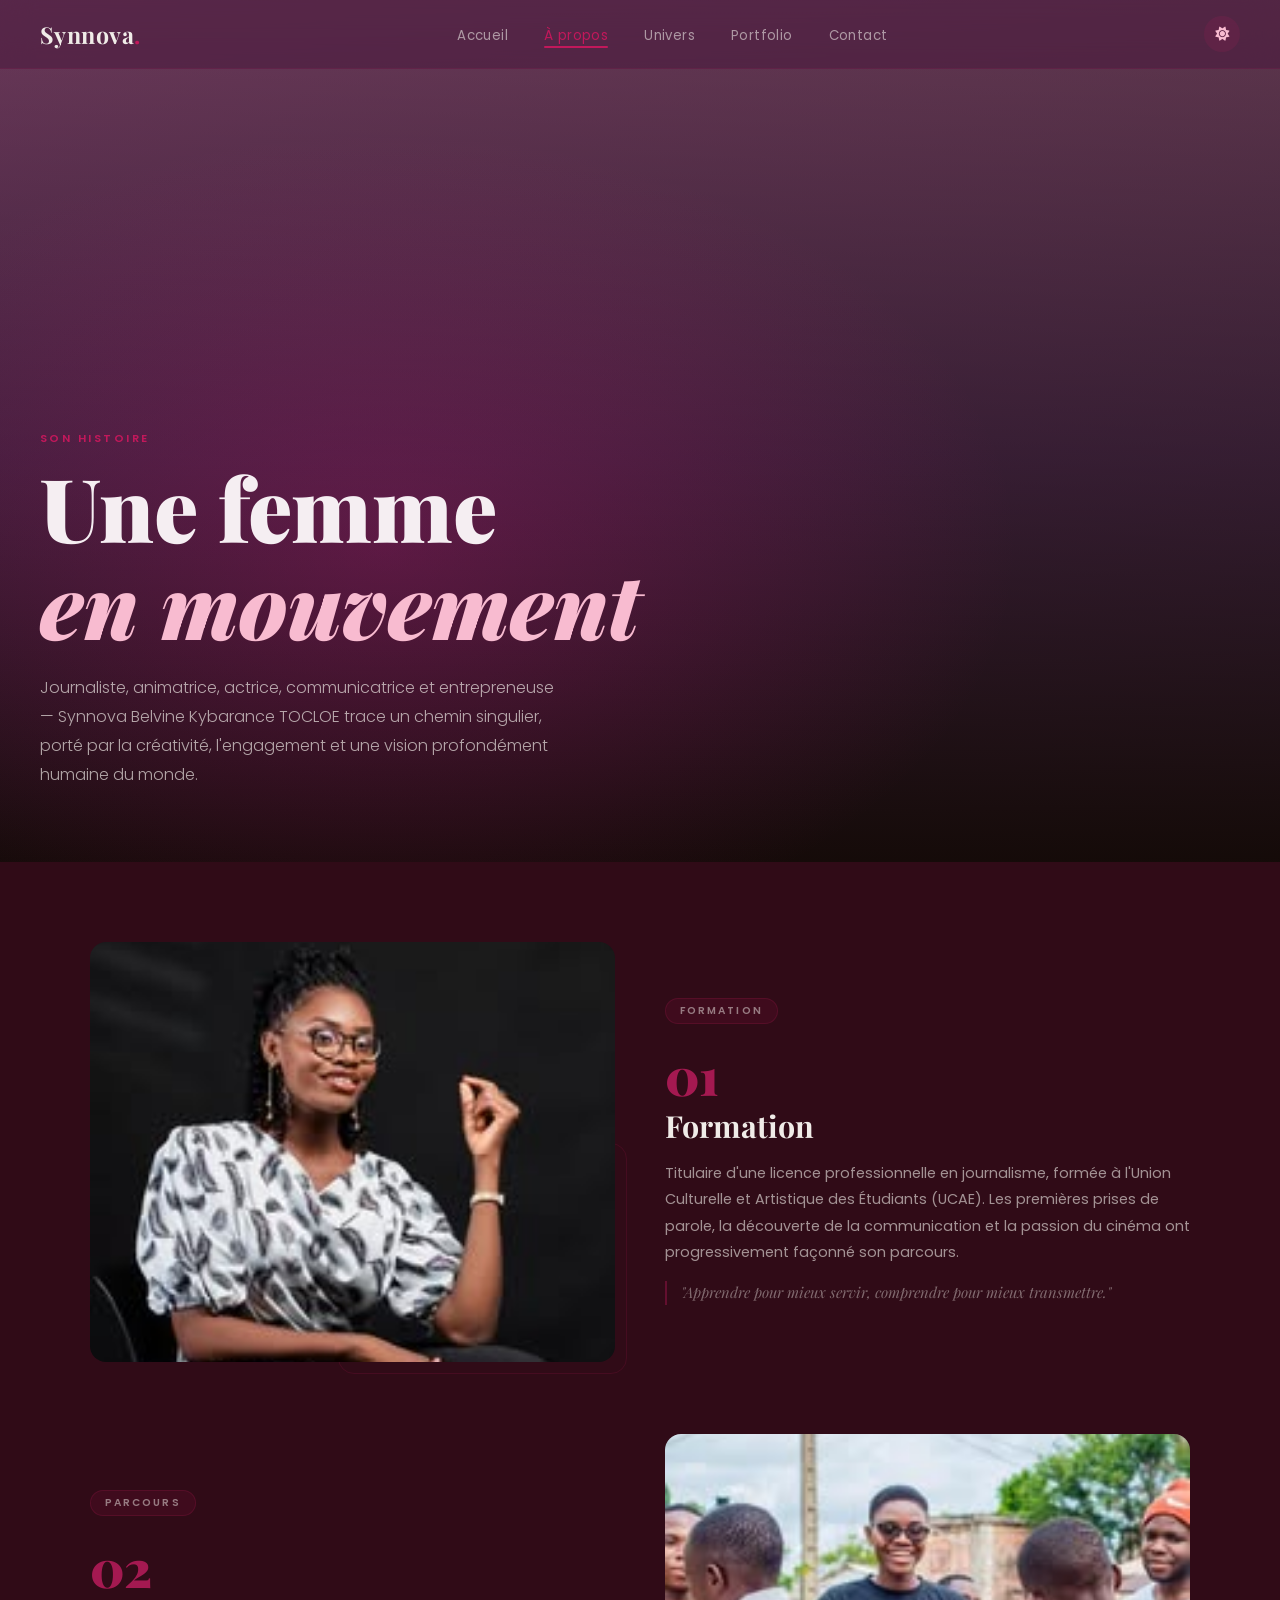
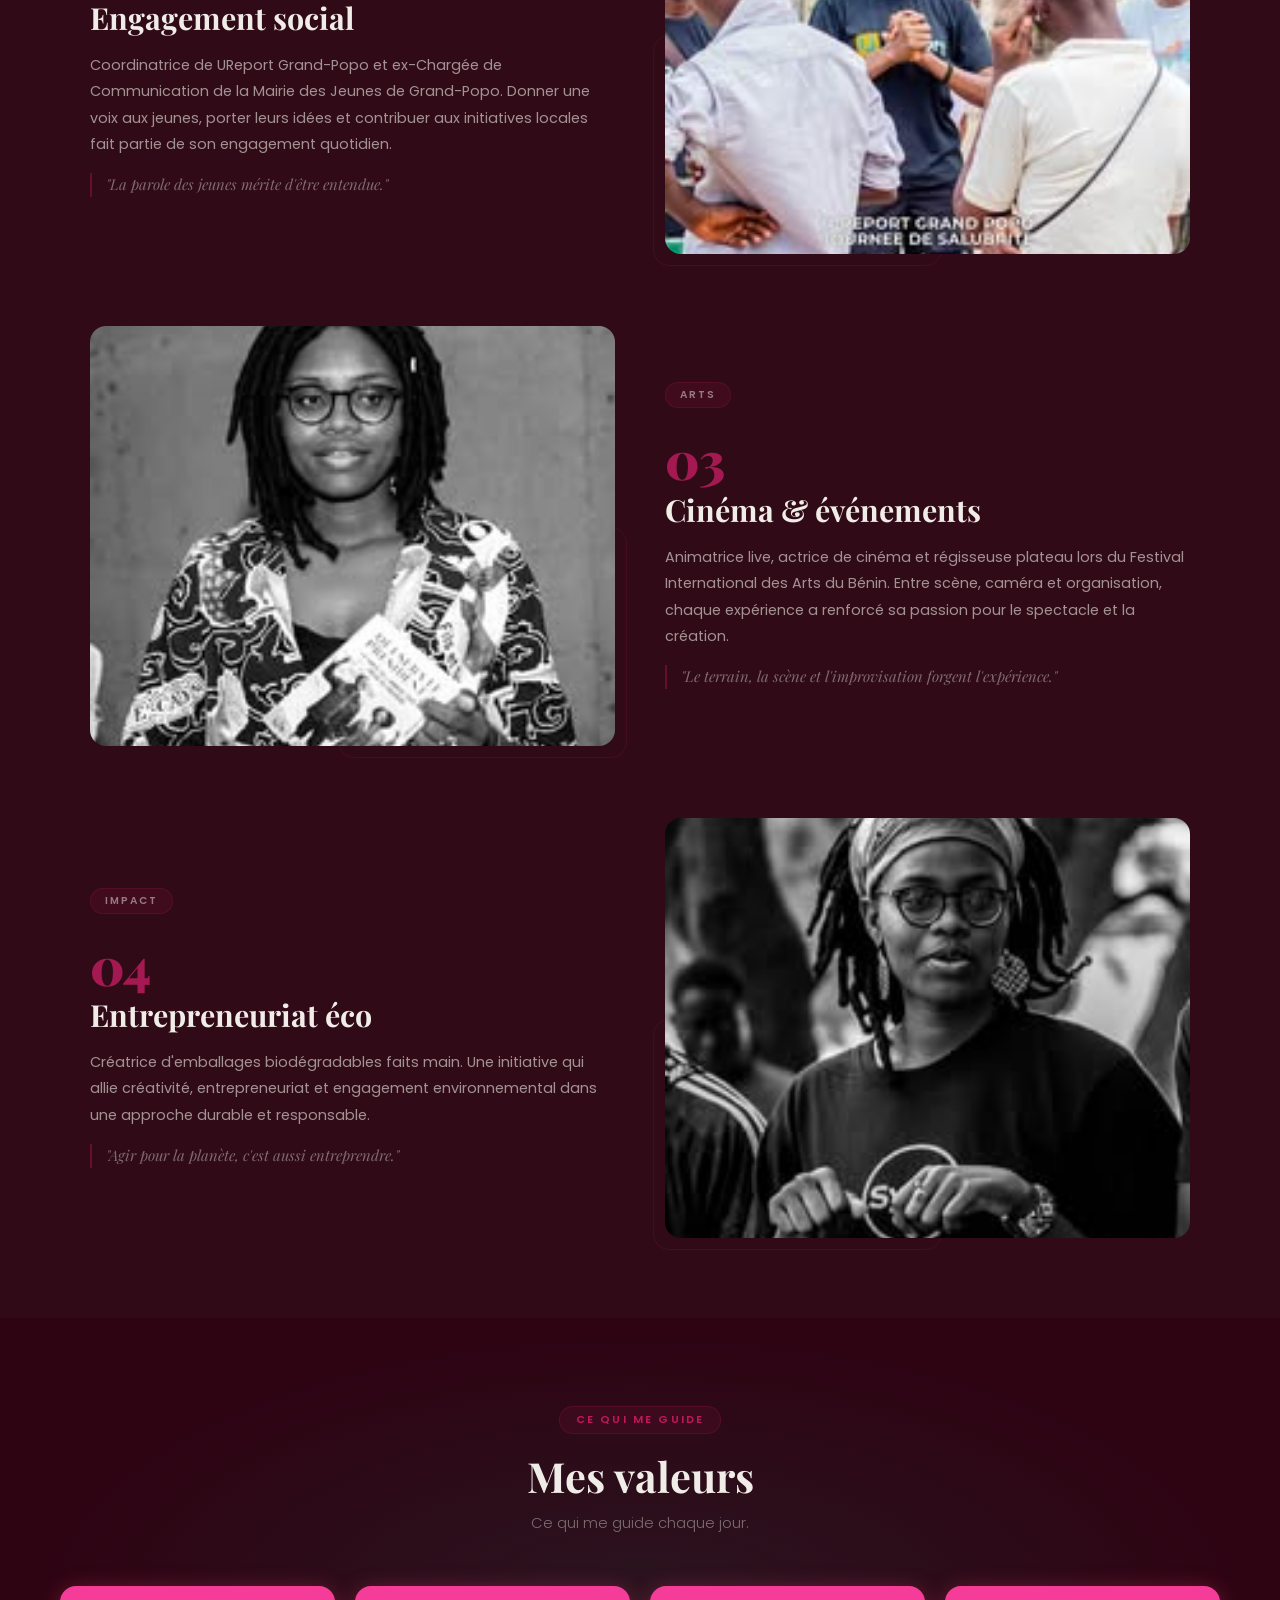
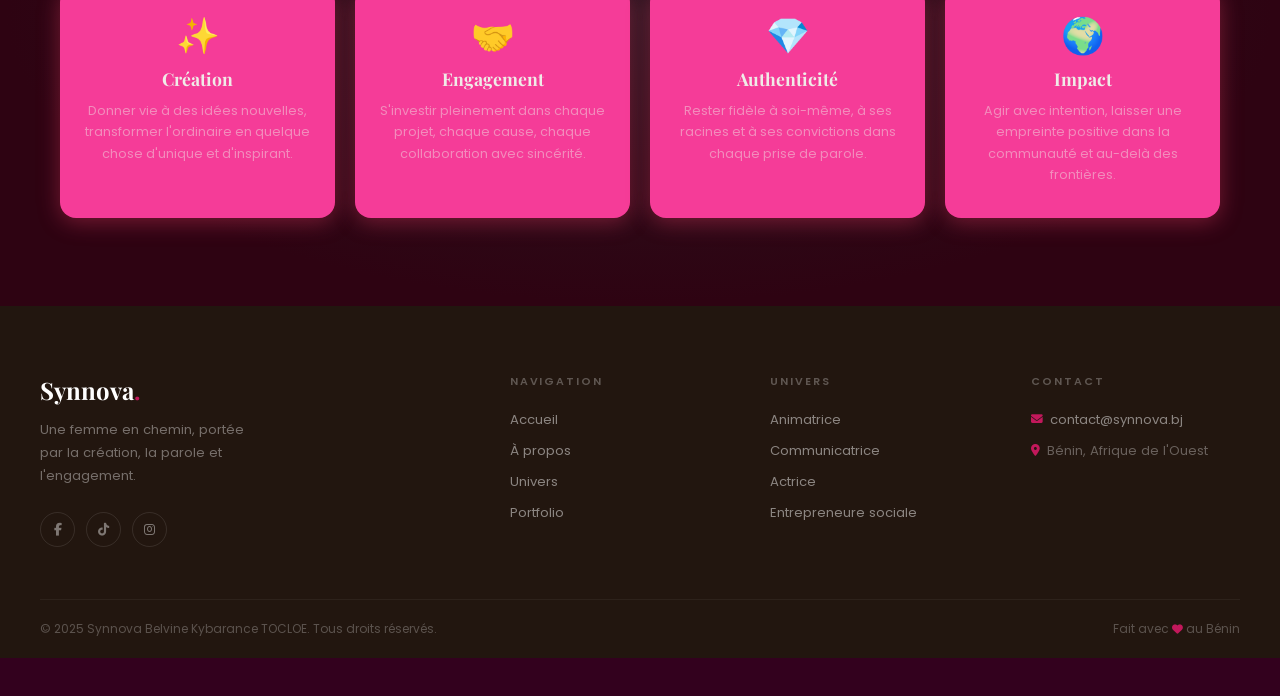
==== apropos.html @ 0d92423d "dépôt site synnova" ====
<!DOCTYPE html>
<html lang="fr" data-theme="dark">
<head>
  <meta charset="UTF-8" />
  <meta name="viewport" content="width=device-width, initial-scale=1.0" />
  <meta name="description" content="À propos de Synnova Belvine Kybarance TOCLOE — Son parcours, ses valeurs, son histoire." />
  <title>À propos — Synnova TOCLOE</title>

  <!-- Google Fonts -->
  <link rel="preconnect" href="https://fonts.googleapis.com" />
  <link rel="preconnect" href="https://fonts.gstatic.com" crossorigin />
  <link href="https://fonts.googleapis.com/css2?family=Playfair+Display:ital,wght@0,400;0,700;0,900;1,400;1,700&family=Poppins:wght@300;400;500;600&display=swap" rel="stylesheet" />

  <!-- Font Awesome -->
  <link rel="stylesheet" href="https://cdnjs.cloudflare.com/ajax/libs/font-awesome/6.5.0/css/all.min.css" />

  <!-- CSS de cette page uniquement -->
  <link rel="stylesheet" href="css/apropos.css" />
</head>
<body>

  <!-- NAVBAR (identique à l'accueil) -->
  <nav class="navbar" id="navbar">
    <div class="navbar-interieur">
      <a href="index.html" class="navbar-logo">Synnova<span>.</span></a>

      <ul class="navbar-liens">
        <li><a href="index.html" class="lien-nav">Accueil</a></li>
        <li><a href="apropos.html" class="lien-nav actif">À propos</a></li>
        <li><a href="univers.html" class="lien-nav">Univers</a></li>
        <li><a href="portfolio.html" class="lien-nav">Portfolio</a></li>
        <li><a href="contact.html" class="lien-nav">Contact</a></li>
      </ul>

      <div class="navbar-actions">
        <button class="bouton-theme" id="boutonTheme" aria-label="Changer de thème">
          <i class="fa-solid fa-sun" id="iconeTheme"></i>
        </button>
        <button class="hamburger" id="hamburger" aria-label="Menu">
          <span></span><span></span><span></span>
        </button>
      </div>
    </div>

    <div class="menu-mobile" id="menuMobile">
      <ul>
        <li><a href="index.html" class="lien-mobile">Accueil</a></li>
        <li><a href="apropos.html" class="lien-mobile">À propos</a></li>
        <li><a href="univers.html" class="lien-mobile">Univers</a></li>
        <li><a href="portfolio.html" class="lien-mobile">Portfolio</a></li>
        <li><a href="contact.html" class="lien-mobile">Contact</a></li>
      </ul>
    </div>
  </nav>

  <!-- HERO NARRATIF -->
  <section class="hero-apropos">
    <div class="hero-image-fond">
      <img src="images/photo-apropos.jpg" alt="Synnova — portrait" />
      <div class="hero-voile"></div>
    </div>
    <div class="hero-texte reveal">
      <span class="etiquette">Son histoire</span>
      <h1 class="hero-titre">Une femme<br /><em>en mouvement</em></h1>
      <p class="hero-intro">
        Journaliste, animatrice, actrice, communicatrice et entrepreneuse — Synnova Belvine Kybarance TOCLOE trace un chemin singulier, porté par la créativité, l'engagement et une vision profondément humaine du monde.
      </p>
    </div>
  </section>

  <!-- STORYTELLING EN ZIGZAG -->
  <section class="section-story">

    <!-- BLOC 1 — image gauche / texte droite -->
    <div class="story-bloc reveal">
      <div class="story-image">
        <img src="img/syy.jpg" alt="Formation" />
        <div class="story-image-decor"></div>
      </div>
      <div class="story-texte">
        <div class="story-entete">
          <div class="story-entete-badge"><span class="story-entete-label">Formation</span></div>
        </div>
        <span class="story-numero">01</span>
        <h2 class="story-titre">Formation</h2>
        <p class="story-corps">
          Titulaire d'une licence professionnelle en journalisme, formée à l'Union Culturelle et Artistique des Étudiants (UCAE). Les premières prises de parole, la découverte de la communication et la passion du cinéma ont progressivement façonné son parcours.
        </p>
        <blockquote class="story-citation">
          "Apprendre pour mieux servir, comprendre pour mieux transmettre."
        </blockquote>
      </div>
    </div>

    <!-- BLOC 2 — texte gauche / image droite -->
    <div class="story-bloc story-inverse reveal">
      <div class="story-image">
        <img src="img/syu.jpg" alt="Engagement social" />
        <div class="story-image-decor"></div>
      </div>
      <div class="story-texte">
        <div class="story-entete">
          <div class="story-entete-badge"><span class="story-entete-label">Parcours</span></div>
        </div>
        <span class="story-numero">02</span>
        <h2 class="story-titre">Engagement social</h2>
        <p class="story-corps">
          Coordinatrice de UReport Grand-Popo et ex-Chargée de Communication de la Mairie des Jeunes de Grand-Popo. Donner une voix aux jeunes, porter leurs idées et contribuer aux initiatives locales fait partie de son engagement quotidien.
        </p>
        <blockquote class="story-citation">
          "La parole des jeunes mérite d'être entendue."
        </blockquote>
      </div>
    </div>

    <!-- BLOC 3 — image gauche / texte droite -->
    <div class="story-bloc reveal">
      <div class="story-image">
        <img src="img/xvx.jpg" alt="Cinéma et événements" />
        <div class="story-image-decor"></div>
      </div>
      <div class="story-texte">
        <div class="story-entete">
          <div class="story-entete-badge"><span class="story-entete-label">Arts</span></div>
        </div>
        <span class="story-numero">03</span>
        <h2 class="story-titre">Cinéma & événements</h2>
        <p class="story-corps">
          Animatrice live, actrice de cinéma et régisseuse plateau lors du Festival International des Arts du Bénin. Entre scène, caméra et organisation, chaque expérience a renforcé sa passion pour le spectacle et la création.
        </p>
        <blockquote class="story-citation">
          "Le terrain, la scène et l'improvisation forgent l'expérience."
        </blockquote>
      </div>
    </div>

    <!-- BLOC 4 — texte gauche / image droite -->
    <div class="story-bloc story-inverse reveal">
      <div class="story-image">
        <img src="img/synnova-p.jpg" alt="Entrepreneuriat éco" />
        <div class="story-image-decor"></div>
      </div>
      <div class="story-texte">
        <div class="story-entete">
          <div class="story-entete-badge"><span class="story-entete-label">Impact</span></div>
        </div>
        <span class="story-numero">04</span>
        <h2 class="story-titre">Entrepreneuriat éco</h2>
        <p class="story-corps">
          Créatrice d'emballages biodégradables faits main. Une initiative qui allie créativité, entrepreneuriat et engagement environnemental dans une approche durable et responsable.
        </p>
        <blockquote class="story-citation">
          "Agir pour la planète, c'est aussi entreprendre."
        </blockquote>
      </div>
    </div>

  </section>

  <!-- VALEURS -->
  <section class="section-valeurs">
    <div class="valeurs-entete reveal">
      <div class="valeurs-entete-badge">
        <span class="valeurs-entete-label">Ce qui me guide</span>
      </div>
      <h2 class="valeurs-titre">Mes valeurs</h2>
      <p class="valeurs-sous-titre">Ce qui me guide chaque jour.</p>
    </div>

    <div class="valeurs-grille">

      <div class="valeur-carte reveal">
        <div class="valeur-icone">✨</div>
        <h3 class="valeur-nom">Création</h3>
        <p class="valeur-texte">Donner vie à des idées nouvelles, transformer l'ordinaire en quelque chose d'unique et d'inspirant.</p>
      </div>

      <div class="valeur-carte reveal">
        <div class="valeur-icone">🤝</div>
        <h3 class="valeur-nom">Engagement</h3>
        <p class="valeur-texte">S'investir pleinement dans chaque projet, chaque cause, chaque collaboration avec sincérité.</p>
      </div>

      <div class="valeur-carte reveal">
        <div class="valeur-icone">💎</div>
        <h3 class="valeur-nom">Authenticité</h3>
        <p class="valeur-texte">Rester fidèle à soi-même, à ses racines et à ses convictions dans chaque prise de parole.</p>
      </div>

      <div class="valeur-carte reveal">
        <div class="valeur-icone">🌍</div>
        <h3 class="valeur-nom">Impact</h3>
        <p class="valeur-texte">Agir avec intention, laisser une empreinte positive dans la communauté et au-delà des frontières.</p>
      </div>

    </div>
  </section>

  <!-- FOOTER (identique à l'accueil) -->
  <footer class="footer-principal">
    <div class="footer-interieur">

      <div class="footer-col footer-col-marque">
        <a href="index.html" class="footer-logo">Synnova<span>.</span></a>
        <p class="footer-slogan">Une femme en chemin, portée par la création, la parole et l'engagement.</p>
        <div class="footer-reseaux">
          <a href="https://facebook.com/synnovalumiere" target="_blank" rel="noopener" aria-label="Facebook"><i class="fa-brands fa-facebook-f"></i></a>
          <a href="https://tiktok.com/@_synnova" target="_blank" rel="noopener" aria-label="TikTok"><i class="fa-brands fa-tiktok"></i></a>
          <a href="https://instagram.com/_synnova" target="_blank" rel="noopener" aria-label="Instagram"><i class="fa-brands fa-instagram"></i></a>
        </div>
      </div>

      <div class="footer-col">
        <h4 class="footer-titre-col">Navigation</h4>
        <ul class="footer-liste">
          <li><a href="index.html">Accueil</a></li>
          <li><a href="apropos.html">À propos</a></li>
          <li><a href="univers.html">Univers</a></li>
          <li><a href="portfolio.html">Portfolio</a></li>
        </ul>
      </div>

      <div class="footer-col">
        <h4 class="footer-titre-col">Univers</h4>
        <ul class="footer-liste">
          <li><a href="univers.html">Animatrice</a></li>
          <li><a href="univers.html">Communicatrice</a></li>
          <li><a href="univers.html">Actrice</a></li>
          <li><a href="univers.html">Entrepreneure sociale</a></li>
        </ul>
      </div>

      <div class="footer-col">
        <h4 class="footer-titre-col">Contact</h4>
        <ul class="footer-liste">
          <li><a href="mailto:contact@synnova.bj"><i class="fa-solid fa-envelope"></i> contact@synnova.bj</a></li>
          <li><span class="footer-lieu"><i class="fa-solid fa-location-dot"></i> Bénin, Afrique de l'Ouest</span></li>
        </ul>
      </div>

    </div>
    <div class="footer-bas">
      <p>&copy; 2025 Synnova Belvine Kybarance TOCLOE. Tous droits réservés.</p>
      <p>Fait avec <i class="fa-solid fa-heart"></i> au Bénin</p>
    </div>
  </footer>

  <script src="js/script.js"></script>
</body>
</html>
---- css/apropos.css ----
/* ════════════════════════════════════════════════
   SYNNOVA — apropos.css
   Page : À propos
   Thème par défaut : sombre chaud (brun/bordeaux)
   Thème clair : rose doux + blanc cassé
════════════════════════════════════════════════ */


/* ── 1. RESET & BASE ──────────────────────────── */

*, *::before, *::after { box-sizing: border-box; margin: 0; padding: 0; }
html { scroll-behavior: smooth; font-size: 16px; }

body {
  font-family: 'Poppins', sans-serif;
  background-color: #33011e;
  color: #f0ece8;
  overflow-x: hidden;
  transition: background-color 0.5s ease, color 0.5s ease;
}

a { text-decoration: none; color: inherit; }
ul { list-style: none; }
img { width: 100%; height: 100%; object-fit: cover; display: block; }


/* ── 2. THÈME CLAIR ───────────────────────────── */

[data-theme="light"] body { background-color: #FAFAFA; color: #2a2a2a; }

[data-theme="light"] .navbar { background-color: rgba(245, 91, 181, 0.78); border-bottom-color: rgba(194,24,91,0.07); }
[data-theme="light"] .navbar-logo { color: #1a1a1a; }
[data-theme="light"] .lien-nav { color: rgba(26,26,26,0.6); }
[data-theme="light"] .lien-nav:hover,
[data-theme="light"] .lien-nav.actif { color: #C2185B; }
[data-theme="light"] .bouton-theme { background-color: rgba(194,24,91,0.07); color: #C2185B; }
[data-theme="light"] .hamburger span { background-color: #1a1a1a; }
[data-theme="light"] .menu-mobile { background-color: #FAFAFA; border-top-color: rgba(194,24,91,0.07); }
[data-theme="light"] .lien-mobile { color: #1a1a1a; }

[data-theme="light"] .section-story { background-color: #FAFAFA; }
[data-theme="light"] .story-entete-badge { background-color: rgba(194,24,91,0.06); border-color: rgba(194,24,91,0.14); }
[data-theme="light"] .story-entete-label { color: rgba(26,26,26,0.5); }
[data-theme="light"] .story-titre { color: #1a1a1a; }
[data-theme="light"] .story-corps { color: rgba(26,26,26,0.65); }
[data-theme="light"] .story-citation { color: rgba(26,26,26,0.48); border-left-color: rgba(194,24,91,0.3); }
[data-theme="light"] .story-numero { color: rgba(194,24,91,0.15); }
[data-theme="light"] .story-image-decor { border-color: rgba(194,24,91,0.12); }
[data-theme="light"] .story-image img { background: linear-gradient(135deg, #fce4ec, #f8bbd0); }

[data-theme="light"] .section-valeurs { background: radial-gradient(ellipse at center, #fff0f4 0%, #fafafa 70%); }
[data-theme="light"] .valeurs-entete-badge { background-color: rgba(194,24,91,0.06); border-color: rgba(194,24,91,0.14); }
[data-theme="light"] .valeurs-entete-label { color: rgba(26,26,26,0.5); }
[data-theme="light"] .valeurs-titre { color: #1a1a1a; }
[data-theme="light"] .valeurs-sous-titre { color: rgba(26,26,26,0.52); }
[data-theme="light"] .valeur-carte { background-color: #ffabdfdc; box-shadow: 0 2px 18px rgba(93, 21, 102, 0.05); }
[data-theme="light"] .valeur-nom { color: #1a1a1a; }
[data-theme="light"] .valeur-texte { color: rgba(26,26,26,0.55); }

/* Footer reste sombre dans les deux modes */
[data-theme="light"] .footer-principal { background-color: #1a1a1a; }
[data-theme="light"] .footer-logo { color: #fff; }
[data-theme="light"] .footer-slogan { color: rgba(255,255,255,0.38); }
[data-theme="light"] .footer-titre-col { color: rgba(255,255,255,0.28); }
[data-theme="light"] .footer-liste a { color: rgba(255,255,255,0.48); }
[data-theme="light"] .footer-liste a:hover { color: #F8BBD0; }
[data-theme="light"] .footer-lieu { color: rgba(255,255,255,0.3); }
[data-theme="light"] .footer-bas { color: rgba(255,255,255,0.26); border-top-color: rgba(255,255,255,0.06); }
[data-theme="light"] .footer-interieur { border-bottom-color: rgba(255,255,255,0.06); }


/* ── 3. REVEALS ───────────────────────────────── */

.reveal {
  opacity: 0;
  transform: translateY(28px);
  transition: opacity 0.9s cubic-bezier(0.25, 0.46, 0.45, 0.94),
  transform 0.9s cubic-bezier(0.25, 0.46, 0.45, 0.94);
}
.reveal.visible { opacity: 1; transform: translateY(0); }

/* Cascade valeurs */
.valeur-carte:nth-child(1) { transition-delay: 0s; }
.valeur-carte:nth-child(2) { transition-delay: 0.1s; }
.valeur-carte:nth-child(3) { transition-delay: 0.2s; }
.valeur-carte:nth-child(4) { transition-delay: 0.3s; }


/* ── 4. COMPOSANTS COMMUNS ────────────────────── */

.etiquette {
  display: inline-block;
  font-size: 0.7rem;
  font-weight: 600;
  letter-spacing: 0.22em;
  text-transform: uppercase;
  color: #C2185B;
  margin-bottom: 12px;
}

/* Badge premium centré pour titres de section */
.entete-badge-wrap {
  display: flex;
  flex-direction: column;
  align-items: center;
  text-align: center;
  margin-bottom: 52px;
}

.entete-badge {
  display: inline-flex;
  align-items: center;
  gap: 8px;
  padding: 6px 18px;
  background-color: rgba(194, 24, 91, 0.1);
  border: 1px solid rgba(194, 24, 91, 0.2);
  border-radius: 50px;
  margin-bottom: 16px;
}

.entete-badge .etiquette {
  margin-bottom: 0;
}

.entete-titre {
  font-family: 'Playfair Display', serif;
  font-size: clamp(1.8rem, 3.5vw, 2.6rem);
  font-weight: 700;
  color: #f0ece8;
  line-height: 1.2;
  margin-bottom: 12px;
  transition: color 0.5s ease;
}
.entete-titre em { font-style: italic; color: #C2185B; }

.entete-sous-titre {
  font-size: 0.92rem;
  font-weight: 300;
  color: rgba(240,236,232,0.42);
  line-height: 1.7;
  max-width: 460px;
  transition: color 0.5s ease;
}

/* Thème clair — badge entête */
[data-theme="light"] .entete-badge { background-color: rgba(194,24,91,0.06); border-color: rgba(194,24,91,0.14); }
[data-theme="light"] .entete-titre { color: #1a1a1a; }
[data-theme="light"] .entete-sous-titre { color: rgba(26,26,26,0.52); }


/* ── 5. NAVBAR ────────────────────────────────── */

.navbar {
  position: fixed;
  top: 0; left: 0; right: 0;
  z-index: 1000;
  background-color: rgba(73, 25, 61, 0.56);
  border-bottom: 1px solid rgba(194, 24, 91, 0.12);
  backdrop-filter: blur(16px);
  -webkit-backdrop-filter: blur(16px);
  transition: box-shadow 0.3s ease, background-color 0.5s ease;
}
.navbar.defilée { box-shadow: 0 2px 20px rgba(0,0,0,0.25); }

.navbar-interieur {
  max-width: 1280px;
  margin: 0 auto;
  padding: 0 40px;
  height: 68px;
  display: flex;
  align-items: center;
  justify-content: space-between;
}

.navbar-logo {
  font-family: 'Playfair Display', serif;
  font-size: 1.45rem;
  font-weight: 700;
  color: #f0ece8;
  letter-spacing: 0.02em;
  transition: color 0.3s ease;
}
.navbar-logo span { color: #C2185B; }

.navbar-liens { display: flex; align-items: center; gap: 36px; }

.lien-nav {
  font-size: 0.83rem;
  font-weight: 400;
  color: rgba(240,236,232,0.58);
  letter-spacing: 0.03em;
  position: relative;
  transition: color 0.3s ease;
}
.lien-nav::after {
  content: '';
  position: absolute;
  bottom: -3px; left: 0;
  width: 0; height: 1.5px;
  background-color: #C2185B;
  border-radius: 2px;
  transition: width 0.3s ease;
}
.lien-nav:hover, .lien-nav.actif { color: #C2185B; }
.lien-nav:hover::after, .lien-nav.actif::after { width: 100%; }

.navbar-actions { display: flex; align-items: center; gap: 12px; }

.bouton-theme {
  width: 36px; height: 36px;
  border-radius: 50%;
  border: none;
  background-color: rgba(194,24,91,0.12);
  color: #F8BBD0;
  font-size: 0.88rem;
  cursor: pointer;
  display: flex; align-items: center; justify-content: center;
  transition: background-color 0.3s ease, transform 0.4s ease;
}
.bouton-theme:hover { transform: rotate(20deg); }

.hamburger {
  display: none;
  flex-direction: column;
  gap: 5px;
  background: none; border: none;
  cursor: pointer; padding: 4px;
}
.hamburger span {
  display: block;
  width: 24px; height: 1.5px;
  background-color: #f0ece8;
  border-radius: 2px;
  transition: transform 0.3s ease, opacity 0.3s ease;
}
.hamburger.ouvert span:nth-child(1) { transform: translateY(6.5px) rotate(45deg); }
.hamburger.ouvert span:nth-child(2) { opacity: 0; }
.hamburger.ouvert span:nth-child(3) { transform: translateY(-6.5px) rotate(-45deg); }

.menu-mobile {
  display: none;
  padding: 20px 40px 28px;
  background-color: #1e1410;
  border-top: 1px solid rgba(194,24,91,0.1);
}
.menu-mobile.ouvert { display: block; }
.menu-mobile ul { display: flex; flex-direction: column; gap: 18px; }
.lien-mobile {
  font-family: 'Playfair Display', serif;
  font-size: 1.35rem;
  font-weight: 700;
  color: #f0ece8;
  transition: color 0.3s ease;
}
.lien-mobile:hover { color: #C2185B; }


/* ── 6. HERO NARRATIF ─────────────────────────── */

.hero-apropos {
  position: relative;
  height: 100vh;
  min-height: 580px;
  display: flex;
  align-items: flex-end;
  overflow: hidden;
  margin-top: -3%;
}

.hero-image-fond {
  position: absolute;
  inset: 0;
}

.hero-image-fond img {
  width: 100%;
  height: 100%;
  object-fit: cover;
  object-position: center top;
  background: linear-gradient(135deg, #3d1a2e, #1e1410);
}

/* Voile sombre + glow rose très subtil */
.hero-voile {
  position: absolute;
  inset: 0;
  background:
  radial-gradient(ellipse at 30% 65%, rgba(194, 24, 123, 0.295) 0%, transparent 50%),
  linear-gradient(to top, rgba(20,10,8,0.94) 0%, rgba(72, 38, 80, 0.473) 45%, rgba(196, 117, 172, 0.37) 100%);
}

.hero-texte {
  position: relative;
  z-index: 2;
  max-width: 1280px;
  margin: 0 auto;
  width: 100%;
  padding: 0 40px 72px;
}

.hero-titre {
  font-family: 'Playfair Display', serif;
  font-size: clamp(2.8rem, 7vw, 5.5rem);
  font-weight: 900;
  color: #f5eef2;
  line-height: 1.1;
  margin-bottom: 22px;
}
.hero-titre em { font-style: italic; color: #F8BBD0; }

.hero-intro {
  font-size: clamp(0.88rem, 1.3vw, 1rem);
  font-weight: 300;
  color: rgba(240,236,232,0.68);
  line-height: 1.8;
  max-width: 520px;
}


/* ── 7. STORYTELLING ZIGZAG ───────────────────── */

.section-story {
  background-color: #300b17;
  padding: 80px 40px;
  transition: background-color 0.5s ease;
}

/* Entête de chaque bloc story — badge centré */
.story-entete {
  display: flex;
  flex-direction: column;
  align-items: flex-start;
  margin-bottom: 0;
}

.story-entete-badge {
  display: inline-flex;
  align-items: center;
  padding: 4px 14px;
  background-color: rgba(194, 24, 91, 0.1);
  border: 1px solid rgba(194, 24, 91, 0.18);
  border-radius: 50px;
  margin-bottom: 10px;
  transition: background-color 0.5s ease, border-color 0.5s ease;
}

.story-entete-label {
  font-size: 0.65rem;
  font-weight: 600;
  letter-spacing: 0.2em;
  text-transform: uppercase;
  color: rgba(240,236,232,0.5);
  transition: color 0.5s ease;
}

/* Bloc = grille 2 colonnes, plus compacte */
.story-bloc {
  display: grid;
  grid-template-columns: 1fr 1fr;
  gap: 50px;
  align-items: center;
  max-width: 1100px;
  margin: 0 auto 72px;
}
.story-bloc:last-child { margin-bottom: 0; }

/* Zigzag : image à droite sur les blocs inverses */
.story-inverse .story-image { order: 2; }
.story-inverse .story-texte { order: 1; }

/* Image — taille réduite et ratio plus équilibré */
.story-image { position: relative; }

.story-image img {
  width: 100%;
  aspect-ratio: 5 / 4;
  object-fit: cover;
  border-radius: 16px;
  display: block;
  background: linear-gradient(135deg, #3d1a2e 0%, #2a1018 100%);
}

.story-image-decor {
  position: absolute;
  bottom: -12px;
  right: -12px;
  width: 55%;
  height: 55%;
  border: 1.5px solid rgba(194, 24, 91, 0.15);
  border-radius: 16px;
  z-index: -1;
  transition: border-color 0.5s ease;
}
.story-inverse .story-image-decor { right: auto; left: -12px; }

/* Texte */
.story-texte {
  display: flex;
  flex-direction: column;
  gap: 16px;
}

.story-numero {
  font-family: 'Playfair Display', serif;
  font-size: 3.2rem;
  font-weight: 900;
  color: rgba(207, 31, 102, 0.733);
  line-height: 1;
  letter-spacing: -0.02em;
}

.story-titre {
  font-family: 'Playfair Display', serif;
  font-size: clamp(1.4rem, 2.4vw, 1.9rem);
  font-weight: 700;
  color: #f0ece8;
  line-height: 1.2;
  margin-top: -10px;
  transition: color 0.5s ease;
}

.story-corps {
  font-size: 0.9rem;
  line-height: 1.82;
  color: rgba(240,236,232,0.6);
  transition: color 0.5s ease;
}

.story-citation {
  font-family: 'Playfair Display', serif;
  font-style: italic;
  font-size: 0.93rem;
  color: rgba(240,236,232,0.42);
  border-left: 2px solid rgba(194, 24, 91, 0.35);
  padding-left: 14px;
  line-height: 1.6;
  transition: color 0.5s ease, border-left-color 0.5s ease;
}


/* ── 8. SECTION VALEURS ───────────────────────── */

.section-valeurs {
  padding: 88px 40px;
  background: radial-gradient(ellipse at center, #2a1520 0.1%, #2e0312 70%);
  transition: background 0.5s ease;
}

/* Entête valeurs — badge centré */
.valeurs-entete {
  display: flex;
  flex-direction: column;
  align-items: center;
  text-align: center;
  margin-bottom: 52px;
}

.valeurs-entete-badge {
  display: inline-flex;
  align-items: center;
  padding: 5px 16px;
  background-color: rgba(194, 24, 91, 0.1);
  border: 1px solid rgba(194, 24, 91, 0.2);
  border-radius: 50px;
  margin-bottom: 14px;
  transition: background-color 0.5s ease, border-color 0.5s ease;
}

.valeurs-entete-label {
  font-size: 0.68rem;
  font-weight: 600;
  letter-spacing: 0.2em;
  text-transform: uppercase;
  color: #C2185B;
}

.valeurs-titre {
  font-family: 'Playfair Display', serif;
  font-size: clamp(1.8rem, 3.5vw, 2.6rem);
  font-weight: 700;
  color: #f0ece8;
  margin-bottom: 10px;
  transition: color 0.5s ease;
}

.valeurs-sous-titre {
  font-size: 0.92rem;
  font-weight: 300;
  color: rgba(240,236,232,0.42);
  transition: color 0.5s ease;
}

.valeurs-grille {
  display: grid;
  grid-template-columns: repeat(4, 1fr);
  gap: 20px;
  max-width: 1160px;
  margin: 0 auto;
}

.valeur-carte {
  background-color: #f53c98;
  border-radius: 16px;
  padding: 32px 24px;
  text-align: center;
  box-shadow: 0 4px 22px rgba(219, 55, 96, 0.432);
  transition: transform 0.4s cubic-bezier(0.25, 0.46, 0.45, 0.94),
  box-shadow 0.4s ease,
  background-color 0.5s ease;
  cursor: default;
}
.valeur-carte:hover {
  transform: translateY(-6px);
  box-shadow: 0 14px 38px rgba(194, 24, 91, 0.15);
}

.valeur-icone { font-size: 2.2rem; margin-bottom: 14px; line-height: 1; }

.valeur-nom {
  font-family: 'Playfair Display', serif;
  font-size: 1.1rem;
  font-weight: 700;
  color: #f0ece8;
  margin-bottom: 10px;
  transition: color 0.5s ease;
}

.valeur-texte {
  font-size: 0.8rem;
  line-height: 1.68;
  color: rgba(240,236,232,0.46);
  transition: color 0.5s ease;
}


/* ── 9. FOOTER ────────────────────────────────── */

.footer-principal {
  background-color: #22160f;
  color: #fff;
  padding: 68px 40px 0;
  transition: background-color 0.5s ease;
}

.footer-interieur {
  max-width: 1280px;
  margin: 0 auto;
  display: grid;
  grid-template-columns: 2fr 1fr 1fr 1fr;
  gap: 52px;
  padding-bottom: 52px;
  border-bottom: 1px solid rgba(255,255,255,0.05);
}

.footer-logo {
  font-family: 'Playfair Display', serif;
  font-size: 1.5rem;
  font-weight: 700;
  color: #fff;
  display: block;
  margin-bottom: 13px;
}
.footer-logo span { color: #C2185B; }

.footer-slogan { font-size: 0.82rem; line-height: 1.75; color: rgba(255,255,255,0.38); margin-bottom: 24px; max-width: 230px; }

.footer-reseaux { display: flex; gap: 11px; }
.footer-reseaux a {
  width: 35px; height: 35px;
  border: 1px solid rgba(255,255,255,0.1);
  border-radius: 50%;
  display: flex; align-items: center; justify-content: center;
  color: rgba(255,255,255,0.42);
  font-size: 0.8rem;
  transition: border-color 0.3s ease, background-color 0.3s ease, color 0.3s ease;
}
.footer-reseaux a:hover { border-color: #C2185B; background-color: #C2185B; color: #fff; }

.footer-titre-col { font-size: 0.68rem; font-weight: 600; letter-spacing: 0.18em; text-transform: uppercase; color: rgba(255,255,255,0.28); margin-bottom: 20px; }

.footer-liste { display: flex; flex-direction: column; gap: 11px; }
.footer-liste a { font-size: 0.82rem; color: rgba(255,255,255,0.48); display: flex; align-items: center; gap: 7px; transition: color 0.3s ease; }
.footer-liste a:hover { color: #F8BBD0; }
.footer-liste i { font-size: 0.73rem; color: #C2185B; }
.footer-lieu { font-size: 0.82rem; color: rgba(255,255,255,0.32); display: flex; align-items: center; gap: 7px; }

.footer-bas {
  max-width: 1280px; margin: 0 auto;
  padding: 20px 0;
  display: flex; align-items: center; justify-content: space-between;
  font-size: 0.75rem;
  color: rgba(255,255,255,0.26);
}
.footer-bas i { color: #C2185B; font-size: 0.68rem; }


/* ════════════════════════════════════════════════
   RESPONSIVE
════════════════════════════════════════════════ */

/* Tablette — 1024px */
@media (max-width: 1024px) {
  .navbar-interieur { padding: 0 28px; }
  .hero-texte { padding: 0 28px 56px; }

  .section-story { padding: 64px 28px; }
  .story-bloc { grid-template-columns: 1fr; gap: 28px; margin-bottom: 56px; }
  .story-inverse .story-image { order: 0; }
  .story-inverse .story-texte { order: 1; }
  .story-image-decor { display: none; }
  .story-image img { aspect-ratio: 16 / 9; }

  .valeurs-grille { grid-template-columns: repeat(2, 1fr); }
  .section-valeurs { padding: 72px 28px; }
  .footer-interieur { grid-template-columns: 1fr 1fr; gap: 36px; }
}

/* Mobile — 768px */
@media (max-width: 768px) {
  .navbar-liens { display: none; }
  .hamburger { display: flex; }
  .navbar-interieur { padding: 0 20px; height: 60px; }

  .hero-apropos { height: 85vh; min-height: 500px; }
  .hero-titre { font-size: clamp(2rem, 9vw, 3rem); }
  .hero-texte { padding: 0 20px 40px; }

  .section-story { padding: 48px 20px; }
  .story-bloc { margin-bottom: 44px; gap: 20px; }
  .story-numero { font-size: 2.6rem; }
  .story-titre { font-size: clamp(1.25rem, 5vw, 1.6rem); }
  .story-corps { font-size: 0.86rem; }
  .story-image img { aspect-ratio: 4 / 3; }

  .section-valeurs { padding: 52px 20px; }
  .valeurs-grille { grid-template-columns: repeat(2, 1fr); gap: 13px; }
  .valeur-carte { padding: 24px 18px; }
  .valeur-icone { font-size: 1.9rem; }

  .footer-interieur { grid-template-columns: 1fr; gap: 28px; }
  .footer-bas { flex-direction: column; gap: 6px; text-align: center; }
  .footer-principal { padding: 52px 20px 0; }
  .menu-mobile { padding: 20px; }
}

/* Très petit — 375px */
@media (max-width: 375px) {
  .valeurs-grille { grid-template-columns: 1fr; }
  .hero-titre { font-size: 1.9rem; }
  .story-image img { aspect-ratio: 1 / 1; }
}
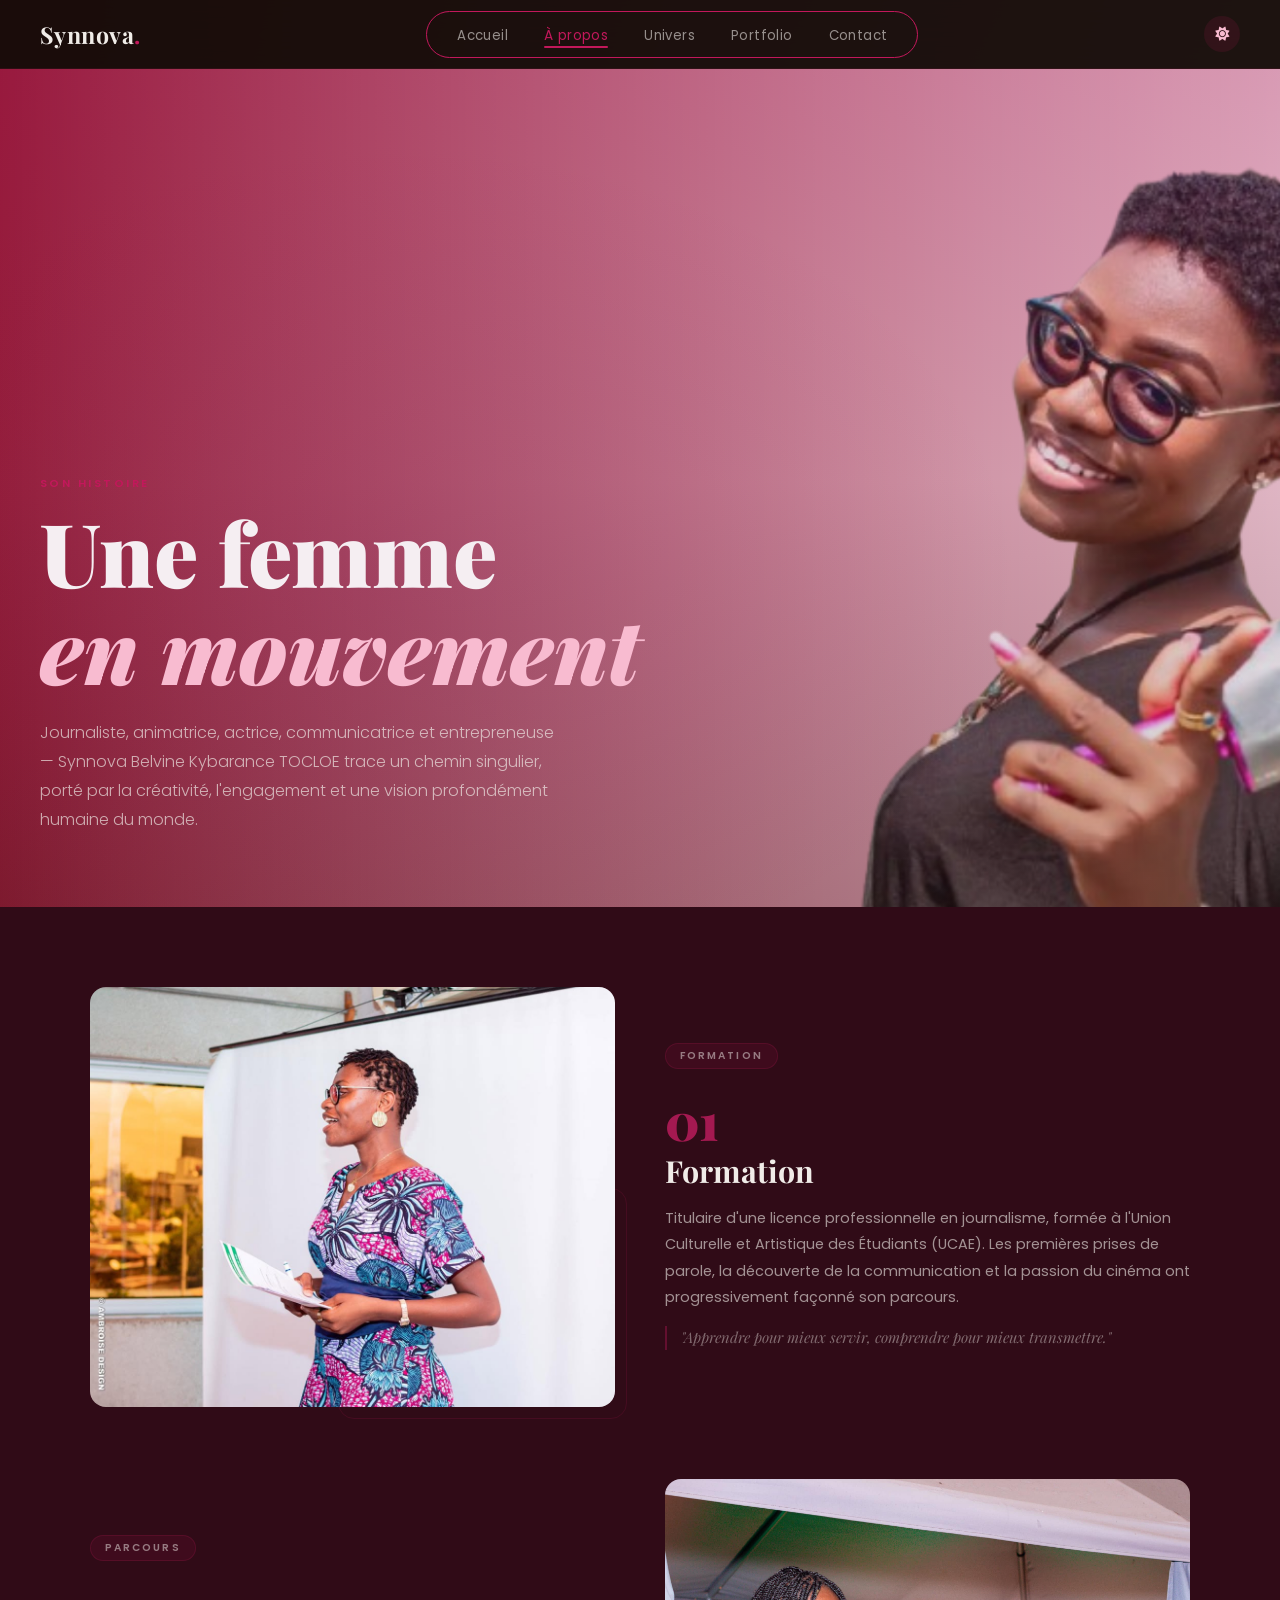
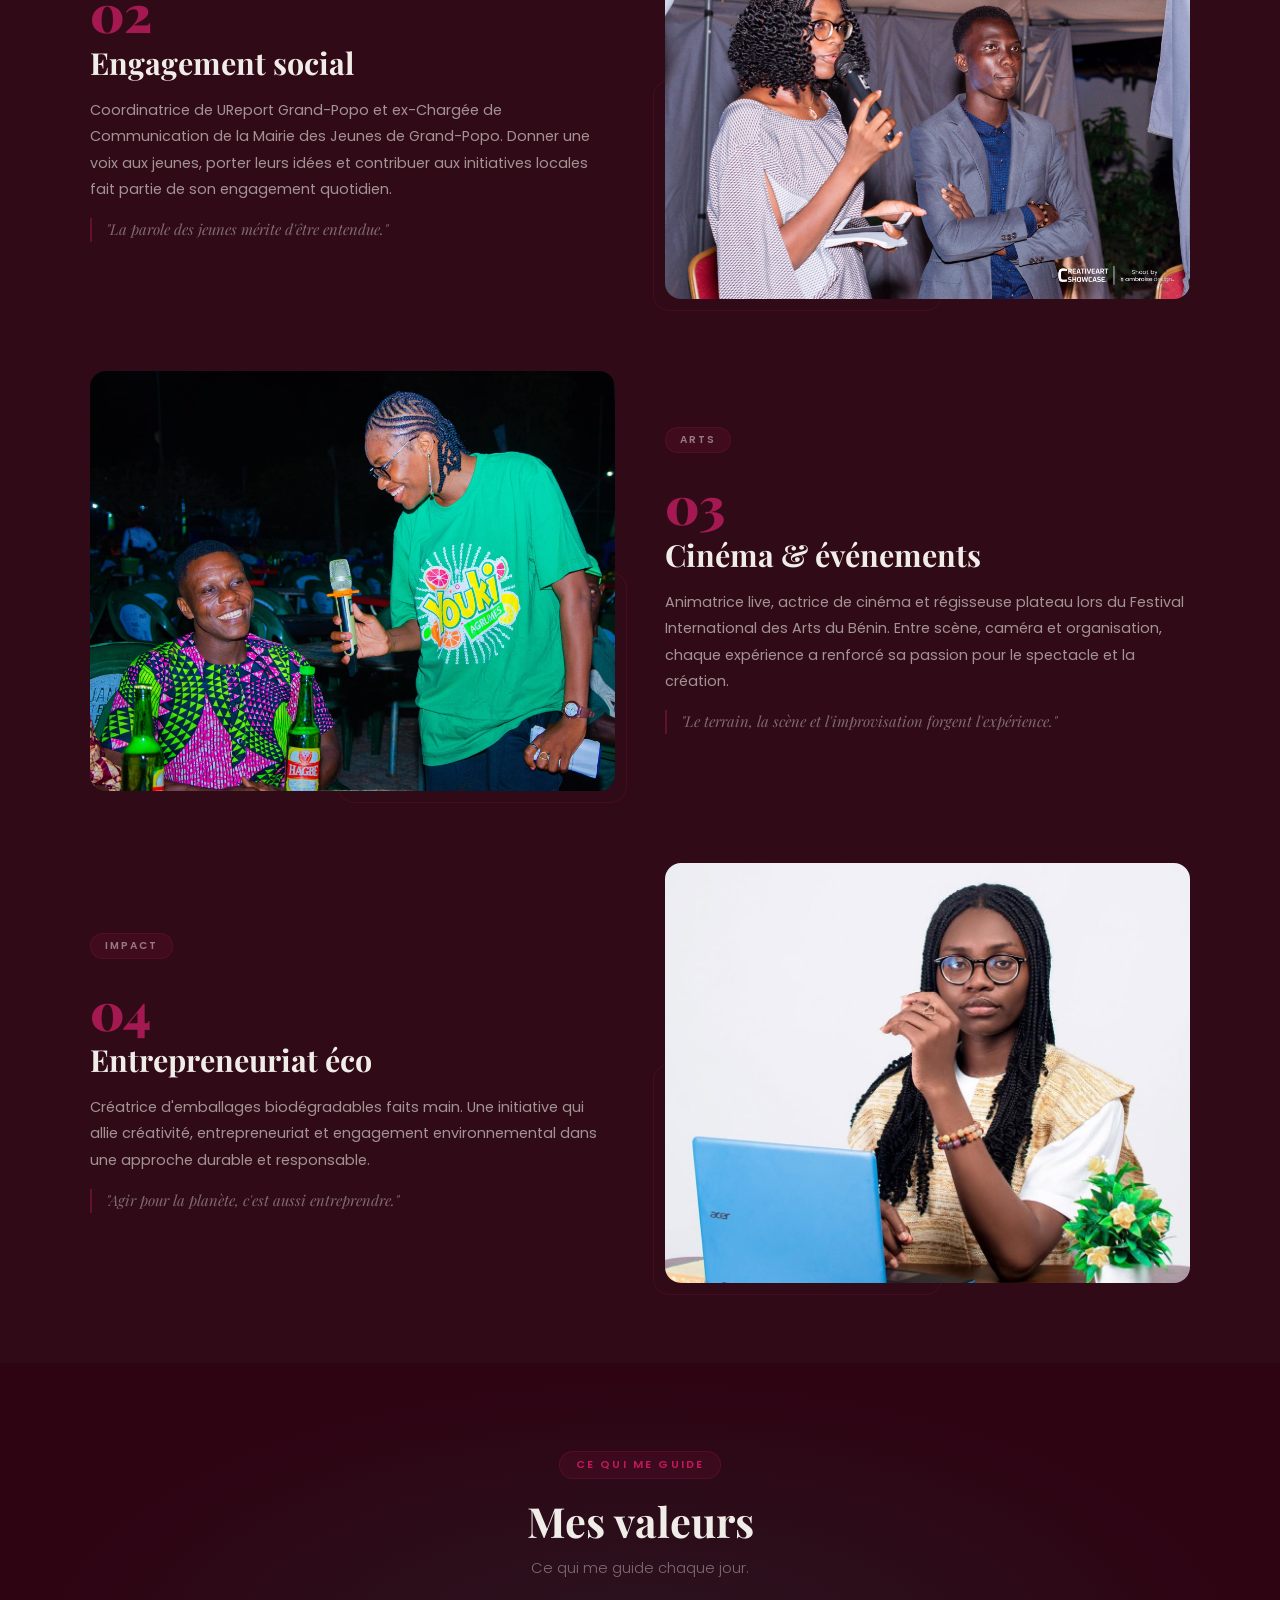
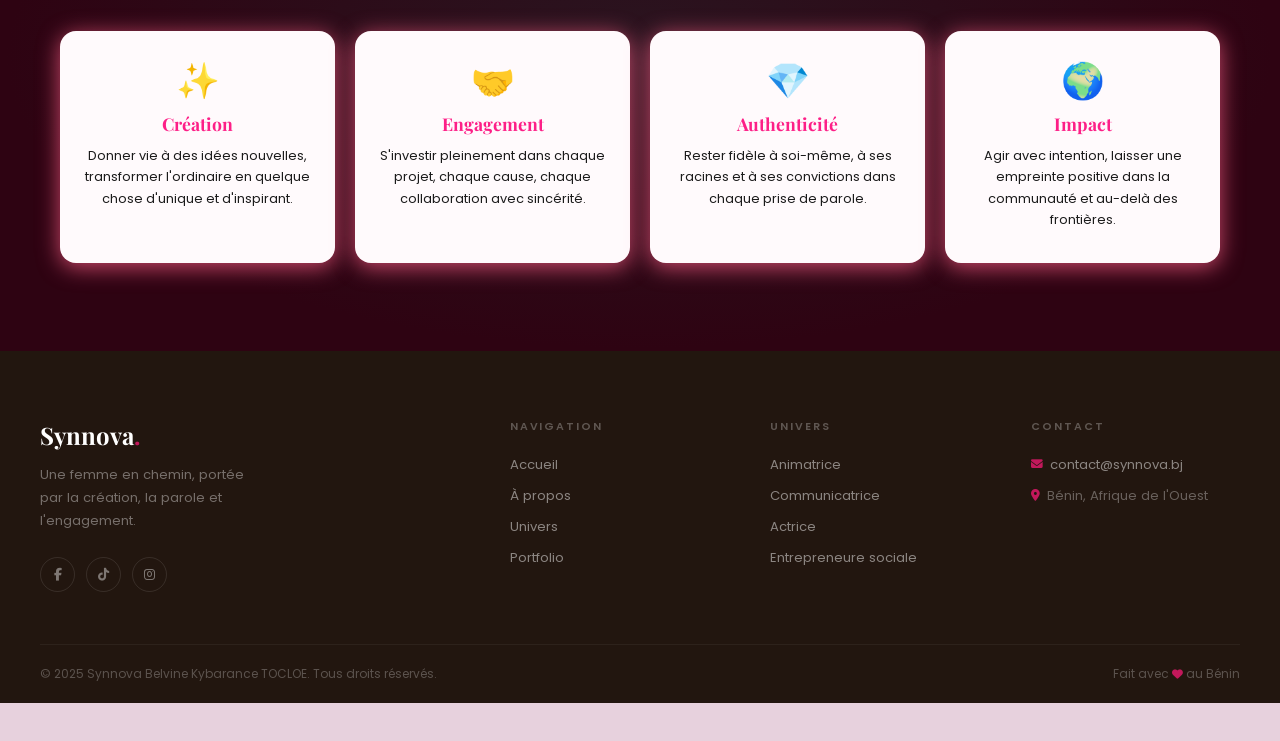
==== commit 5832df19: "Add files via upload" ====
--- a/apropos.html
+++ b/apropos.html
@@ -56,7 +56,7 @@
   <!-- HERO NARRATIF -->
   <section class="hero-apropos">
     <div class="hero-image-fond">
-      <img src="images/photo-apropos.jpg" alt="Synnova — portrait" />
+      <img src="img/image fond/Design sans titre (2).png" alt="Synnova — portrait" />
       <div class="hero-voile"></div>
     </div>
     <div class="hero-texte reveal">
@@ -74,7 +74,7 @@
     <!-- BLOC 1 — image gauche / texte droite -->
     <div class="story-bloc reveal">
       <div class="story-image">
-        <img src="img/syy.jpg" alt="Formation" />
+        <img src="img/image synnova/14.jpg" alt="Formation" />
         <div class="story-image-decor"></div>
       </div>
       <div class="story-texte">
@@ -95,7 +95,7 @@
     <!-- BLOC 2 — texte gauche / image droite -->
     <div class="story-bloc story-inverse reveal">
       <div class="story-image">
-        <img src="img/syu.jpg" alt="Engagement social" />
+        <img src="img/image synnova/15.jpg" alt="Engagement social" />
         <div class="story-image-decor"></div>
       </div>
       <div class="story-texte">
@@ -116,7 +116,7 @@
     <!-- BLOC 3 — image gauche / texte droite -->
     <div class="story-bloc reveal">
       <div class="story-image">
-        <img src="img/xvx.jpg" alt="Cinéma et événements" />
+        <img src="img/image synnova/16.jpg" alt="Cinéma et événements" />
         <div class="story-image-decor"></div>
       </div>
       <div class="story-texte">
@@ -137,7 +137,7 @@
     <!-- BLOC 4 — texte gauche / image droite -->
     <div class="story-bloc story-inverse reveal">
       <div class="story-image">
-        <img src="img/synnova-p.jpg" alt="Entrepreneuriat éco" />
+        <img src="img/image synnova/17.jpg" alt="Entrepreneuriat éco" />
         <div class="story-image-decor"></div>
       </div>
       <div class="story-texte">
--- a/css/apropos.css
+++ b/css/apropos.css
@@ -13,7 +13,7 @@
 
 body {
   font-family: 'Poppins', sans-serif;
-  background-color: #33011e;
+  background-color: #85135331;
   color: #f0ece8;
   overflow-x: hidden;
   transition: background-color 0.5s ease, color 0.5s ease;
@@ -28,9 +28,9 @@
 
 [data-theme="light"] body { background-color: #FAFAFA; color: #2a2a2a; }
 
-[data-theme="light"] .navbar { background-color: rgba(245, 91, 181, 0.78); border-bottom-color: rgba(194,24,91,0.07); }
-[data-theme="light"] .navbar-logo { color: #1a1a1a; }
-[data-theme="light"] .lien-nav { color: rgba(26,26,26,0.6); }
+[data-theme="light"] .navbar { background-color: rgba(250,250,250,0.96); border-bottom-color: rgba(194,24,91,0.07); }
+[data-theme="light"] .navbar-logo { color: #070707; }
+[data-theme="light"] .lien-nav { color: rgba(2, 2, 2, 0.84); }
 [data-theme="light"] .lien-nav:hover,
 [data-theme="light"] .lien-nav.actif { color: #C2185B; }
 [data-theme="light"] .bouton-theme { background-color: rgba(194,24,91,0.07); color: #C2185B; }
@@ -154,8 +154,7 @@
   position: fixed;
   top: 0; left: 0; right: 0;
   z-index: 1000;
-  background-color: rgba(73, 25, 61, 0.56);
-  border-bottom: 1px solid rgba(194, 24, 91, 0.12);
+  background-color: rgba(20,12,8,0.95); border-bottom: 1px solid rgba(194,24,91,0.12);
   backdrop-filter: blur(16px);
   -webkit-backdrop-filter: blur(16px);
   transition: box-shadow 0.3s ease, background-color 0.5s ease;
@@ -182,7 +181,7 @@
 }
 .navbar-logo span { color: #C2185B; }
 
-.navbar-liens { display: flex; align-items: center; gap: 36px; }
+.navbar-liens { display: flex; align-items: center; gap: 36px; border-radius: 60px; border: 1px solid #C2185B;  padding: 10px 30px; }
 
 .lien-nav {
   font-size: 0.83rem;
@@ -259,7 +258,7 @@
 
 .hero-apropos {
   position: relative;
-  height: 100vh;
+  height: 105vh;
   min-height: 580px;
   display: flex;
   align-items: flex-end;
@@ -277,7 +276,7 @@
   height: 100%;
   object-fit: cover;
   object-position: center top;
-  background: linear-gradient(135deg, #3d1a2e, #1e1410);
+  background: linear-gradient(135deg, #3d1a2e05, #1e141009);
 }
 
 /* Voile sombre + glow rose très subtil */
@@ -285,8 +284,8 @@
   position: absolute;
   inset: 0;
   background:
-  radial-gradient(ellipse at 30% 65%, rgba(194, 24, 123, 0.295) 0%, transparent 50%),
-  linear-gradient(to top, rgba(20,10,8,0.94) 0%, rgba(72, 38, 80, 0.473) 45%, rgba(196, 117, 172, 0.37) 100%);
+  radial-gradient(ellipse at 30% 65%, rgba(139, 21, 86, 0.2) 0%, transparent 50%),
+  linear-gradient(to top, rgba(20, 10, 8, 0.21) 0%, rgba(72, 38, 80, 0.07) 45%, rgba(151, 3, 84, 0.23) 100%);
 }
 
 .hero-texte {
@@ -499,11 +498,11 @@
 }
 
 .valeur-carte {
-  background-color: #f53c98;
+  background-color: #fffafc;
   border-radius: 16px;
   padding: 32px 24px;
   text-align: center;
-  box-shadow: 0 4px 22px rgba(219, 55, 96, 0.432);
+  box-shadow: 0 4px 22px rgba(255, 95, 135, 0.76);
   transition: transform 0.4s cubic-bezier(0.25, 0.46, 0.45, 0.94),
   box-shadow 0.4s ease,
   background-color 0.5s ease;
@@ -520,7 +519,7 @@
   font-family: 'Playfair Display', serif;
   font-size: 1.1rem;
   font-weight: 700;
-  color: #f0ece8;
+  color: #fd1f87;
   margin-bottom: 10px;
   transition: color 0.5s ease;
 }
@@ -528,7 +527,7 @@
 .valeur-texte {
   font-size: 0.8rem;
   line-height: 1.68;
-  color: rgba(240,236,232,0.46);
+  color: rgba(2, 2, 2, 0.9);
   transition: color 0.5s ease;
 }
 
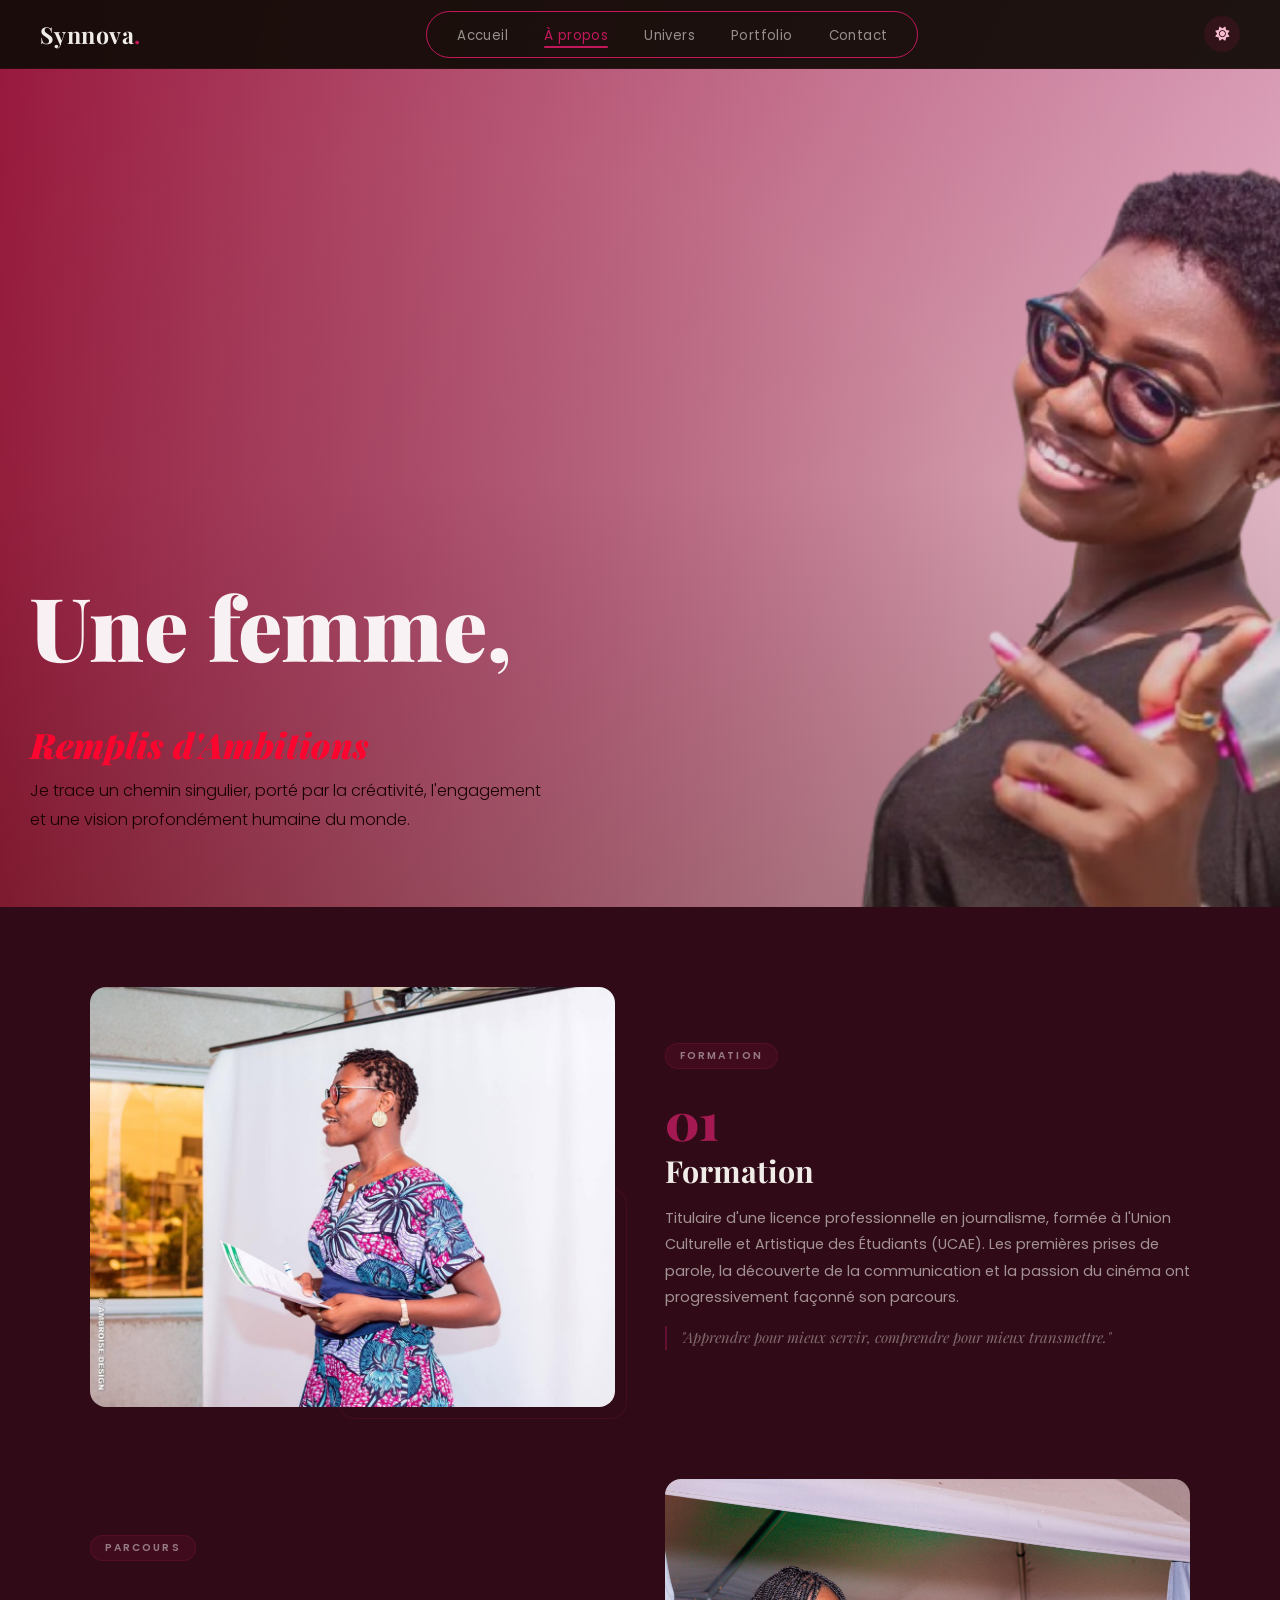
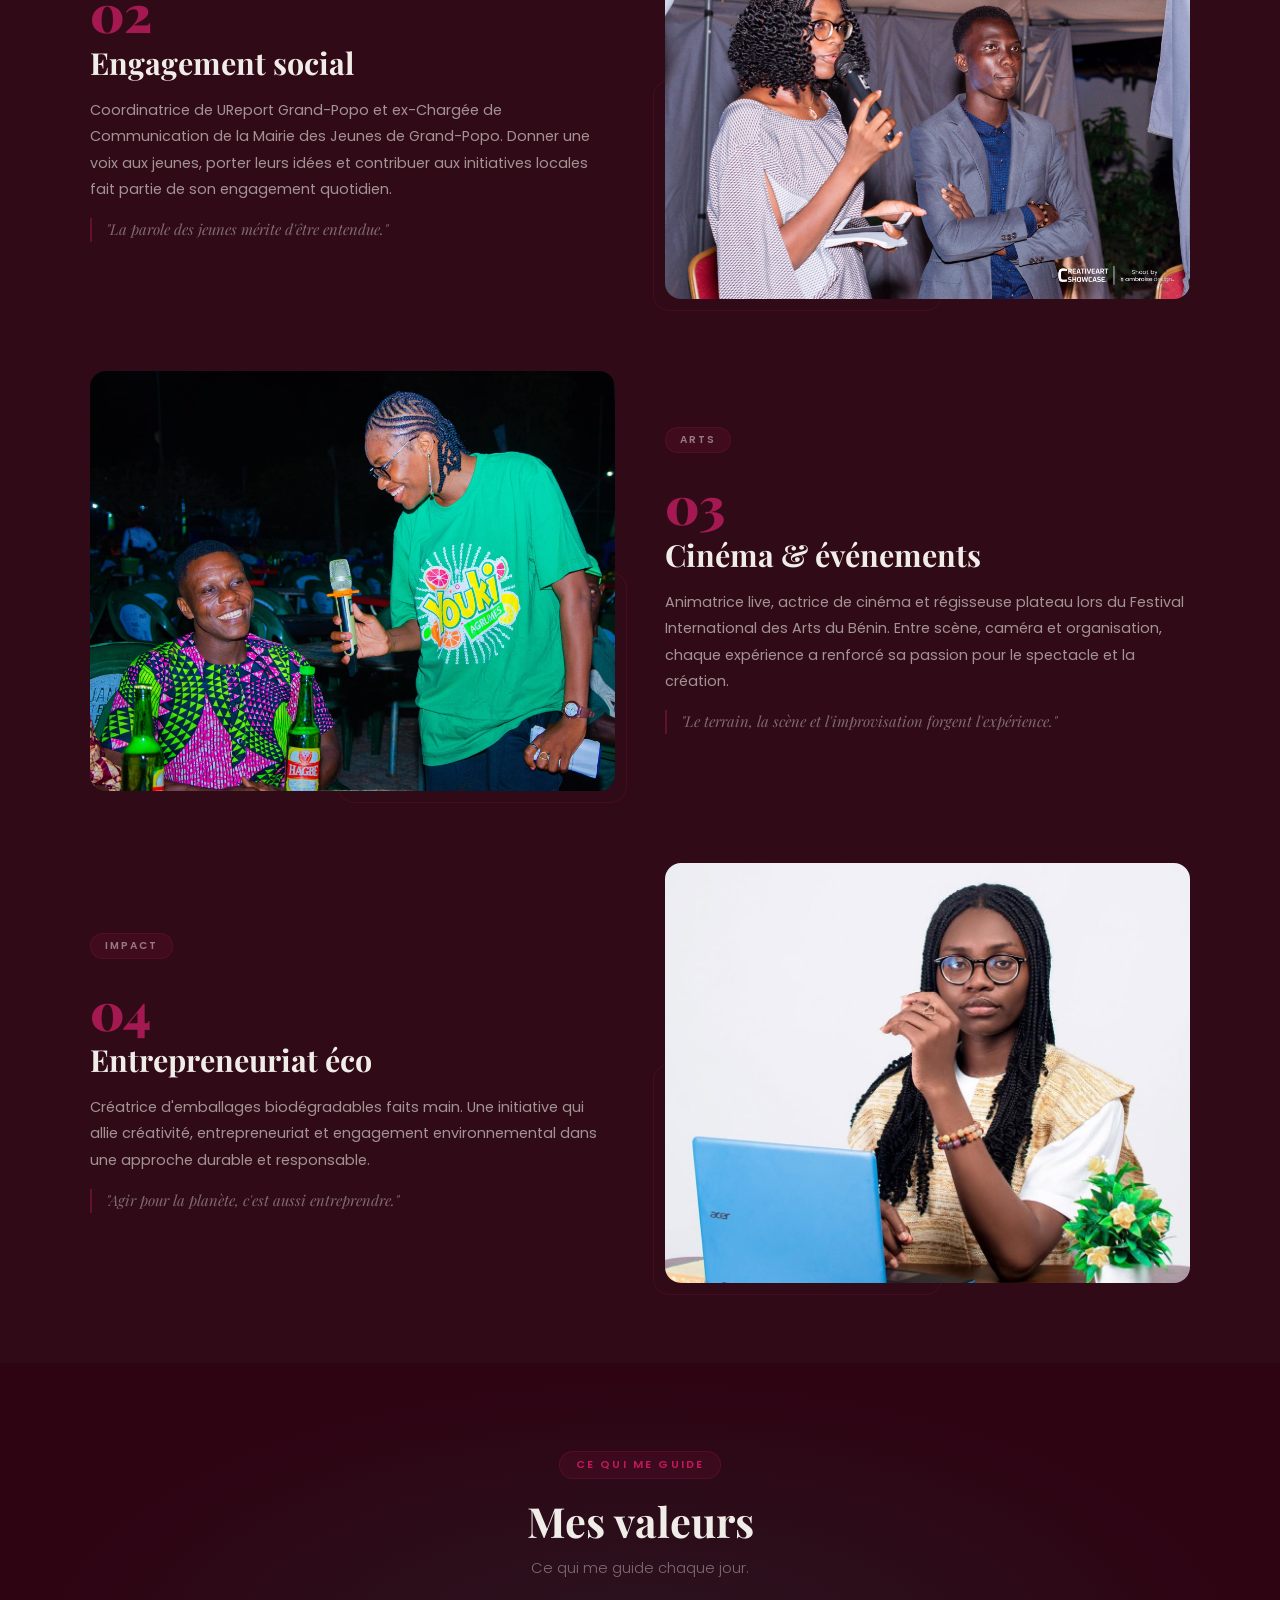
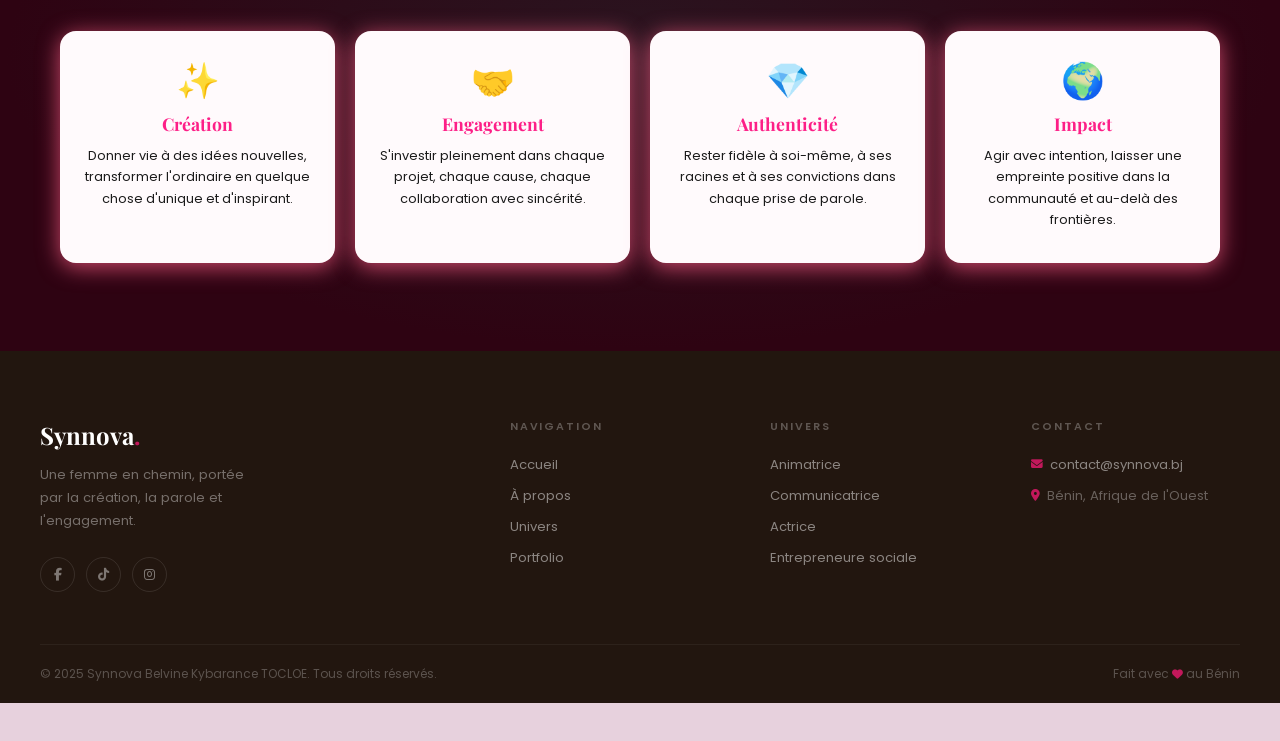
==== commit c814aa13: "Add files via upload" ====
--- a/apropos.html
+++ b/apropos.html
@@ -60,10 +60,9 @@
       <div class="hero-voile"></div>
     </div>
     <div class="hero-texte reveal">
-      <span class="etiquette">Son histoire</span>
-      <h1 class="hero-titre">Une femme<br /><em>en mouvement</em></h1>
+      <h1 class="hero-titre">Une femme,<br /><em>Remplis d'Ambitions</em></h1>
       <p class="hero-intro">
-        Journaliste, animatrice, actrice, communicatrice et entrepreneuse — Synnova Belvine Kybarance TOCLOE trace un chemin singulier, porté par la créativité, l'engagement et une vision profondément humaine du monde.
+        Je trace un chemin singulier, porté par la créativité, l'engagement et une vision profondément humaine du monde.
       </p>
     </div>
   </section>
--- a/css/apropos.css
+++ b/css/apropos.css
@@ -294,23 +294,23 @@
   max-width: 1280px;
   margin: 0 auto;
   width: 100%;
-  padding: 0 40px 72px;
+  padding: 0 30px 72px;
 }
 
 .hero-titre {
   font-family: 'Playfair Display', serif;
   font-size: clamp(2.8rem, 7vw, 5.5rem);
   font-weight: 900;
-  color: #f5eef2;
+  color: #ffffffee;
   line-height: 1.1;
-  margin-bottom: 22px;
-}
-.hero-titre em { font-style: italic; color: #F8BBD0; }
+  margin-bottom: 5px;
+}
+.hero-titre em { font-style: italic; color: #fc052e; font-size: 35px;padding-top: -10PX;}
 
 .hero-intro {
   font-size: clamp(0.88rem, 1.3vw, 1rem);
   font-weight: 300;
-  color: rgba(240,236,232,0.68);
+  color: rgba(22, 0, 0, 0.98);
   line-height: 1.8;
   max-width: 520px;
 }
@@ -620,6 +620,14 @@
   .hamburger { display: flex; }
   .navbar-interieur { padding: 0 20px; height: 60px; }
 
+  .hero-image-fond img {
+  width: 100%;
+  height: 100%;
+  object-fit: cover;
+  object-position: right top;
+  background: linear-gradient(135deg, #3d1a2e36, #52061f70);
+  }
+
   .hero-apropos { height: 85vh; min-height: 500px; }
   .hero-titre { font-size: clamp(2rem, 9vw, 3rem); }
   .hero-texte { padding: 0 20px 40px; }
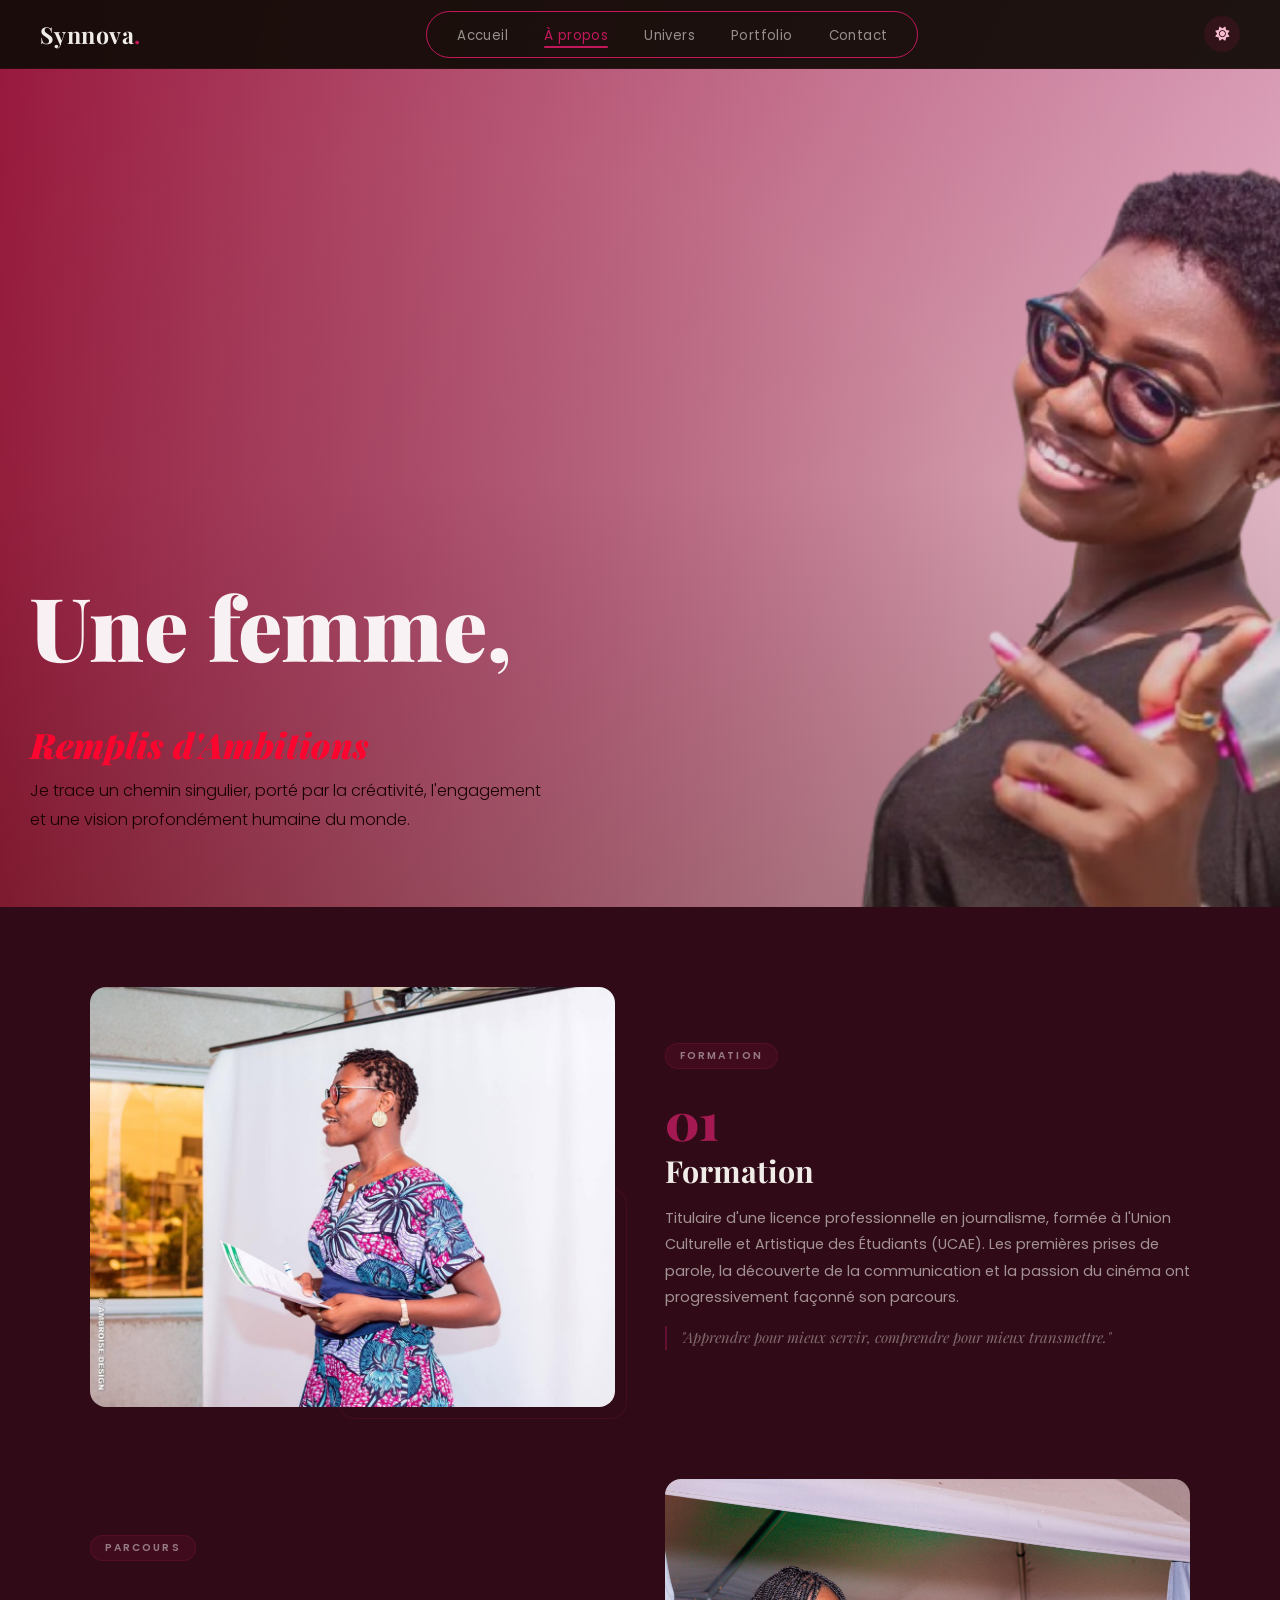
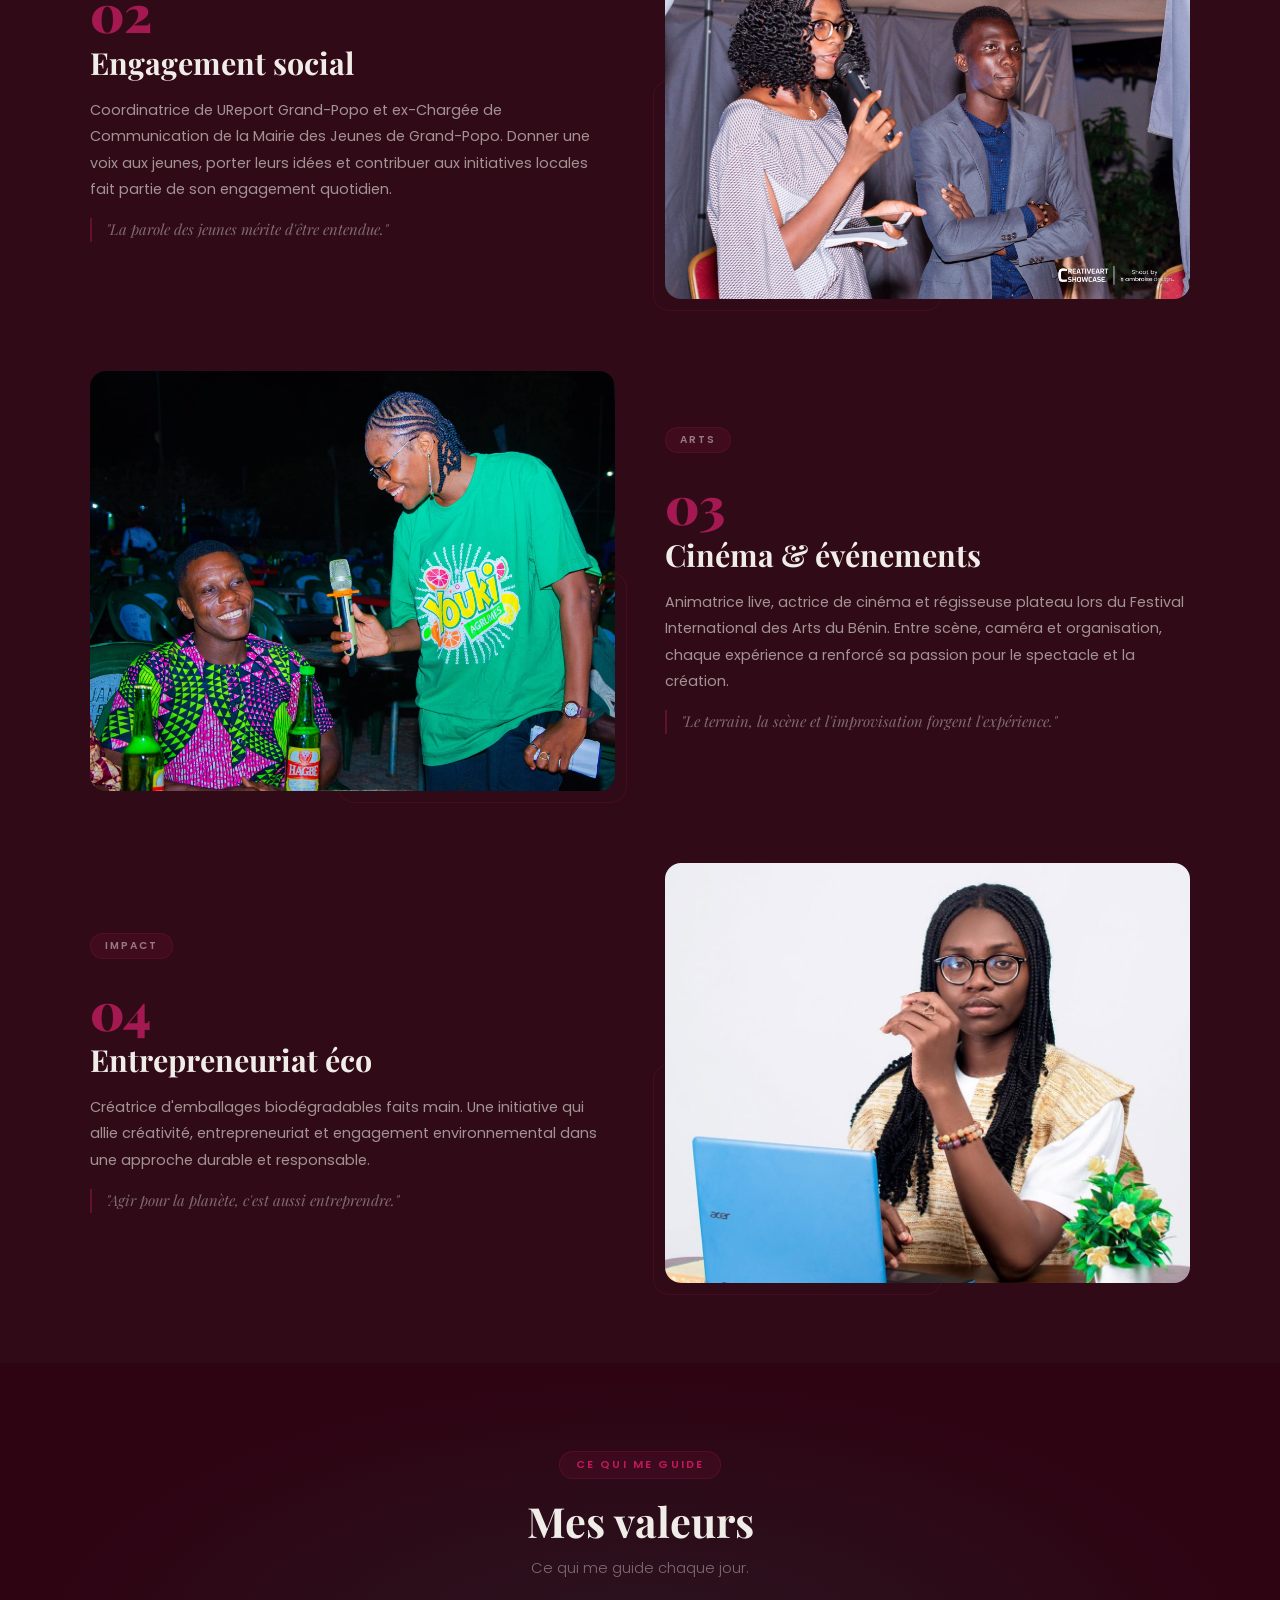
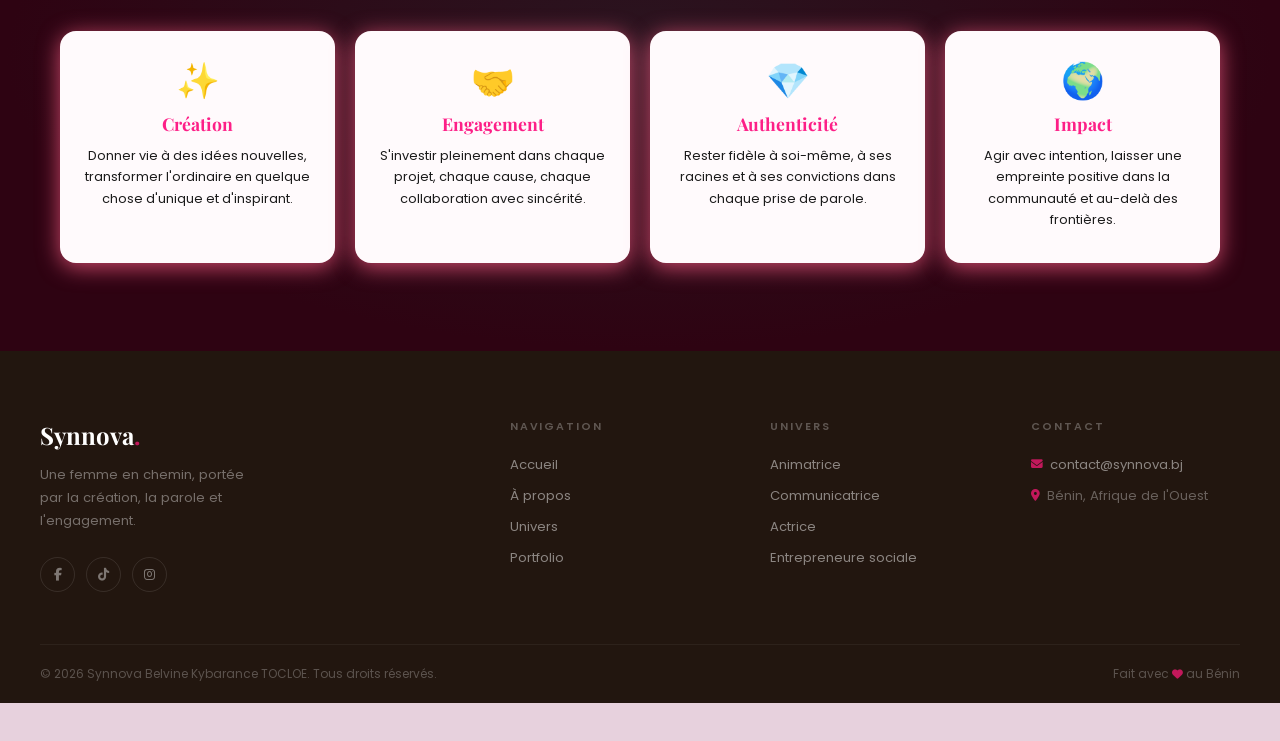
==== commit b096139c: "Add files via upload" ====
--- a/apropos.html
+++ b/apropos.html
@@ -239,7 +239,7 @@
 
     </div>
     <div class="footer-bas">
-      <p>&copy; 2025 Synnova Belvine Kybarance TOCLOE. Tous droits réservés.</p>
+      <p>&copy; 2026 Synnova Belvine Kybarance TOCLOE. Tous droits réservés.</p>
       <p>Fait avec <i class="fa-solid fa-heart"></i> au Bénin</p>
     </div>
   </footer>
